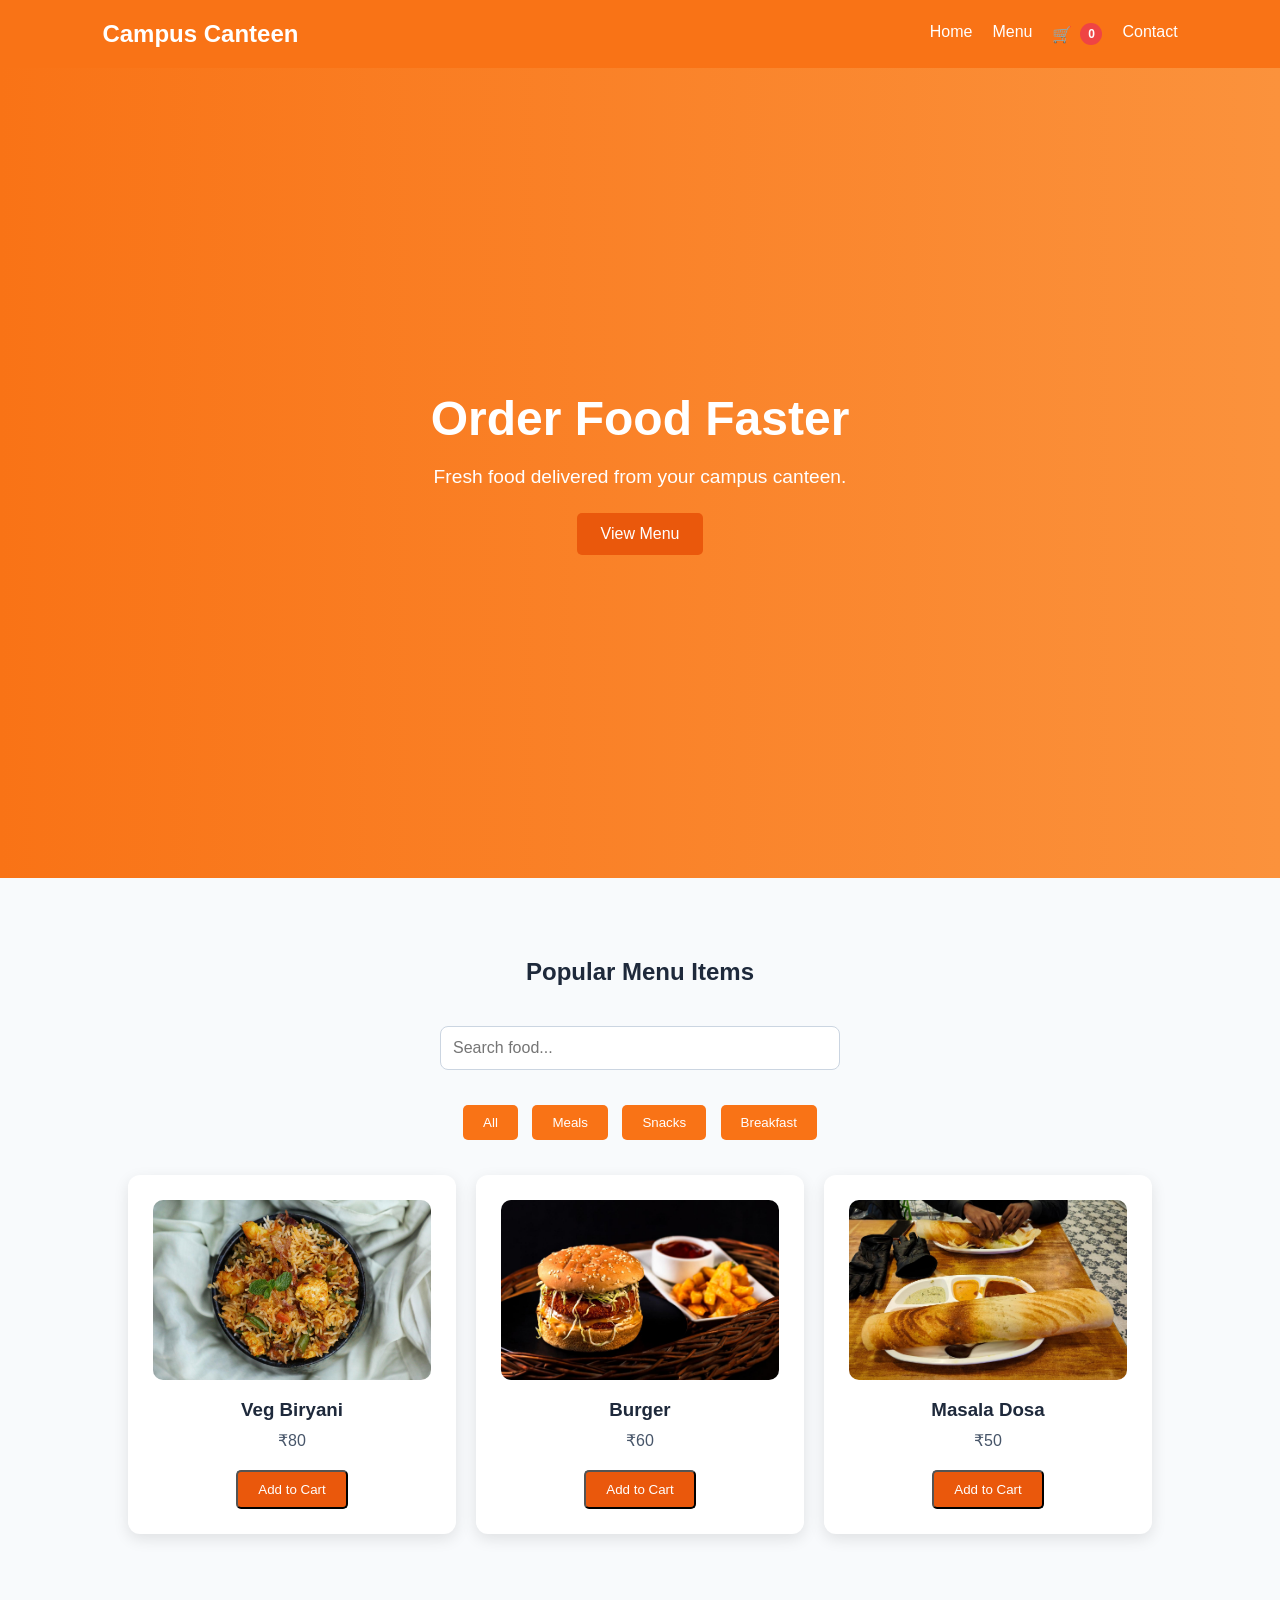
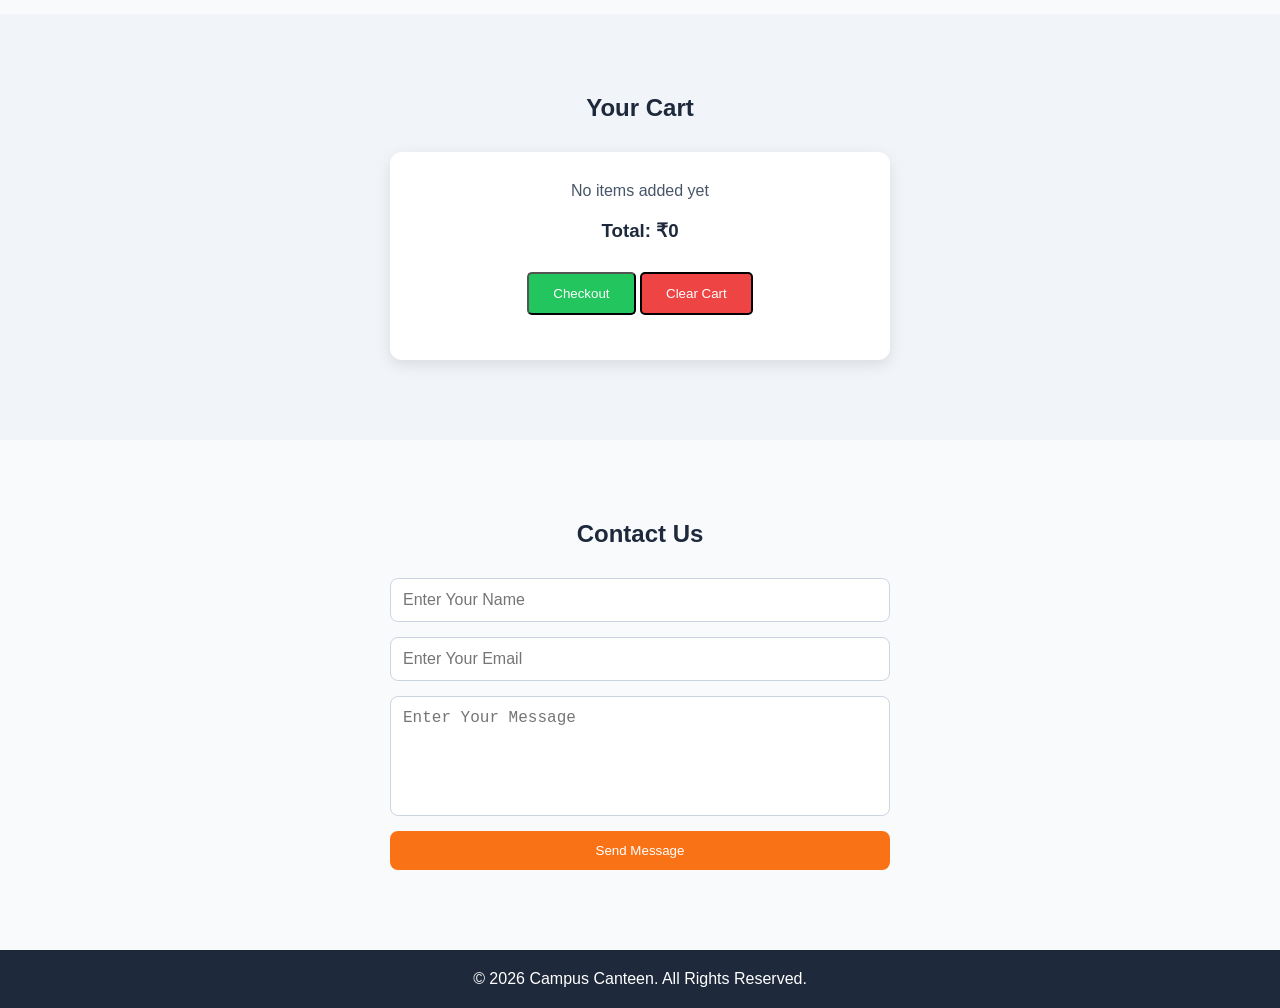
==== index.html @ af40d9ca "first commit" ====
<!DOCTYPE html>
<html lang="en">
<head>
    <meta charset="UTF-8">
    <meta name="viewport" content="width=device-width, initial-scale=1.0">
    <title>Campus Canteen</title>
    <link rel="stylesheet" href="style.css">
</head>
<body>
    <header>
        <nav class="navbar">
            <h2 class="logo">Campus Canteen</h2>
            <ul class="nav-links">
                <li><a href="#">Home</a></li>
                <li><a href="#">Menu</a></li>
                <li><a href="#" class="cart-link">🛒<span id="cart-count" class="cart-badge">0</span></a></li>
                <li><a href="#">Contact</a></li>
            </ul>
        </nav>
    </header>
    <section class="hero">
    <div class="hero-content">
        <h1>Order Food Faster</h1>
        <p>
            Fresh food delivered from your campus canteen.
        </p>
        <a href="#" class="btn">
            View Menu
        </a>
    </div>
</section>
<section class="menu">
    <h2>Popular Menu Items</h2>
    <input
    type="text"
    id="search-box"
    placeholder="Search food..."
    onkeyup="searchFood()">
    <div class="filter-buttons">

    <button onclick="filterFood('all')">
        All
    </button>

    <button onclick="filterFood('meals')">
        Meals
    </button>

    <button onclick="filterFood('snacks')">
        Snacks
    </button>

    <button onclick="filterFood('breakfast')">
        Breakfast
    </button>

</div>
    <div class="menu-container">
        <div data-category="meals" class="food-card">
            <img src="images/biryani.jpeg" alt="veg Biryani">
    <h3>Veg Biryani</h3>
    <p>₹80</p>

    <button onclick="addToCart('Veg Biryani',80)"
            class="order-btn">
        Add to Cart
    </button>
</div>

<div data-category="snacks" class="food-card">
    <img src="images/burger.jpeg" alt="Burger">
    <h3>Burger</h3>
    <p>₹60</p>

    <button onclick="addToCart('Burger',60)"
            class="order-btn">
        Add to Cart
    </button>
</div>

<div data-category="desserts" class="food-card">
    <img src="images/dosa.jpeg" alt="masala Dosa">
    <h3>Masala Dosa</h3>
    <p>₹50</p>

    <button onclick="addToCart('Masala Dosa',50)"
            class="order-btn">
        Add to Cart
    </button>
</div>
    </div>
</section>
<section class="cart-preview">
    <h2>Your Cart</h2>
    <div class="cart-box">
        <div id="cart-items">
            <p id="empty-cart">No items added yet</p>
        </div>
        <h3 id="total">
            Total: ₹0
        </h3>
        <button class="checkout-btn" onclick="checkout()">
            Checkout
        </button>
        <button class="clear-cart-btn" onclick="clearCart()">
    Clear Cart
</button>
        <p id="message"></p>
    </div>
</section>

<section class="contact">
    <h2>Contact Us</h2>
    <form>
        <input type="text" placeholder="Enter Your Name">
        <input type="email" placeholder="Enter Your Email">
        <textarea placeholder="Enter Your Message"></textarea>
        <button type="submit" class="submit-btn">
            Send Message
        </button>
    </form>
</section>
<footer>
    <p>© 2026 Campus Canteen. All Rights Reserved.</p>
</footer>
<script src="script.js"></script>
</body>
</html>
---- style.css ----
*{
    margin:0;
    padding:0;
    box-sizing:border-box;
}

body{
    font-family:Arial, sans-serif;
    background-color:#f8fafc;
}
header{
    background-color:#f97316;
    color:white;
}

.navbar{
    display:flex;
    justify-content:space-between;
    align-items:center;
    padding:20px 8%;
}

.nav-links{
    display:flex;
    list-style:none;
    gap:20px;
}

.nav-links a{
    color:white;
    text-decoration:none;
}
.hero{
    height:90vh;
    display:flex;
    justify-content:center;
    align-items:center;
    text-align:center;
    background:linear-gradient(to right,#f97316,#fb923c);
    color:white;
}

.hero-content h1{
    font-size:3rem;
    margin-bottom:20px;
}

.hero-content p{
    margin-bottom:25px;
    font-size:1.2rem;
}

.btn{
    display:inline-block;
    text-decoration:none;
    background-color: #ea580c;
    color:white;
    padding:12px 24px;
    border-radius:5px;
}
.menu{
    padding:80px 10%;
    text-align:center;
}

.menu h2{
    color:#1e293b;
    margin-bottom:40px;
}

.menu-container{
    display:grid;
    grid-template-columns:repeat(auto-fit,minmax(250px,1fr));
    gap:20px;
}

.food-card{
    background-color:white;
    padding:25px;
    border-radius:12px;
    box-shadow:0 5px 15px rgba(0,0,0,0.1);
    transition:0.3s;
    overflow:hidden;
}
.food-card:hover{
    transform:translateY(-10px);
}

.food-card h3{
    color:#1e293b;
    margin-bottom:10px;
}

.food-card p{
    color:#475569;
    margin-bottom:20px;
}

.order-btn{
    display:inline-block;
    text-decoration:none;
    background-color:#ea580c;
    color:white;
    padding:10px 20px;
    border-radius:5px;
}
.cart-preview{
    padding:80px 10%;
    text-align:center;
    background-color:#f1f5f9;
}

.cart-preview h2{
    color:#1e293b;
    margin-bottom:30px;
}

.cart-box{
    max-width:500px;
    margin:auto;
    background-color:white;
    padding:30px;
    border-radius:12px;
    box-shadow:0 5px 15px rgba(0,0,0,0.1);
}

.cart-box p{
    margin-bottom:15px;
    color:#475569;
}

.cart-box h3{
    margin:20px 0;
    color:#1e293b;
}

.checkout-btn{
    display:inline-block;
    text-decoration:none;
    background-color:#22c55e;
    color:white;
    padding:12px 24px;
    border-radius:5px;
    transition:0.3s;
}

.checkout-btn:hover{
    background-color:#16a34a;
}
.contact{
    padding:80px 10%;
    text-align:center;
}

.contact h2{
    color:#1e293b;
    margin-bottom:30px;
}
form{
    max-width:500px;
    margin:auto;

    display:flex;
    flex-direction:column;
    gap:15px;
}
input,
textarea{
    padding:12px;
    border:1px solid #cbd5e1;
    border-radius:8px;
    font-size:1rem;
}
textarea{
    min-height:120px;
    resize:none;
}
.submit-btn{
    background-color:#f97316;
    color:white;
    border:none;
    padding:12px;
    border-radius:8px;
    cursor:pointer;
    transition:0.3s;
}
.submit-btn:hover{
    background-color:#ea580c;
}
footer{
    background-color:#1e293b;
    color:white;
    text-align:center;
    padding:20px;
}
.cart-link{
    display:flex;
    align-items:center;
    gap:8px;
}

.cart-badge{
    background-color:#ef4444;
    color:white;
    width:22px;
    height:22px;
    border-radius:50%;
    display:flex;
    justify-content:center;
    align-items:center;
    font-size:12px;
    font-weight:bold;
    transition: 0.2s;
}
#message{
    margin-top:15px;
    font-weight:bold;
}
.remove-btn{
    margin-left:10px;
    border:none;
    background:none;
    cursor:pointer;
    font-size:1rem;
}
.clear-cart-btn{
    margin-top:10px;
    padding:12px 24px;
    border:2px solid black;
    border-radius:5px;
    background-color:#ef4444;
    color:white;
    cursor:pointer;
    transition:0.3s;
}

.clear-cart-btn:hover{
    background-color:#dc2626;
}
#search-box{
    width:100%;
    max-width:400px;
    padding:12px;
    margin-bottom:30px;
    border:1px solid #cbd5e1;
    border-radius:8px;
    font-size:1rem;
}
.filter-buttons{
    margin-bottom:30px;
}

.filter-buttons button{
    padding:10px 20px;
    margin:5px;
    border:none;
    border-radius:5px;
    cursor:pointer;
    background-color:#f97316;
    color:white;
}
.food-card img{
    width:100%;
    height:180px;
    object-fit:cover;
    border-radius:10px;
    margin-bottom:15px;
}
.food-card img{
    transition:0.3s;
}

.food-card:hover img{
    transform:scale(1.05);
}
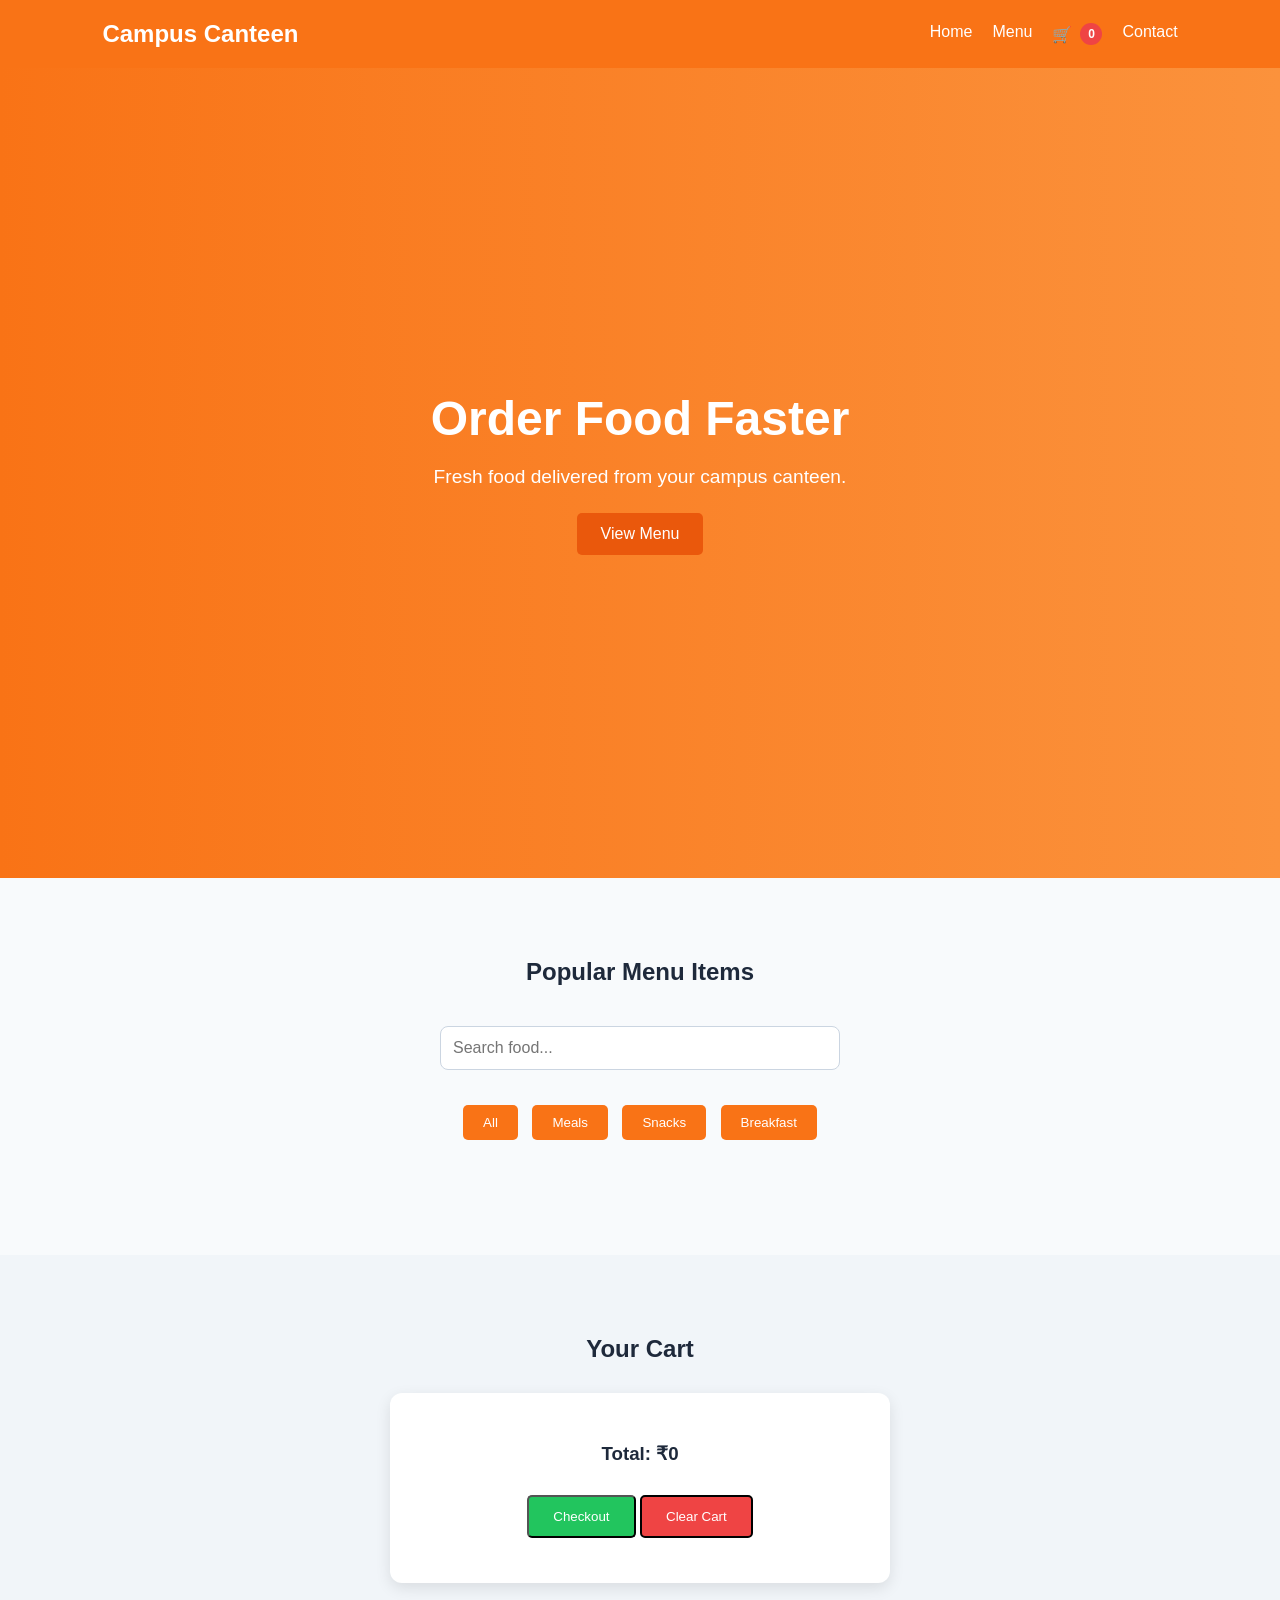
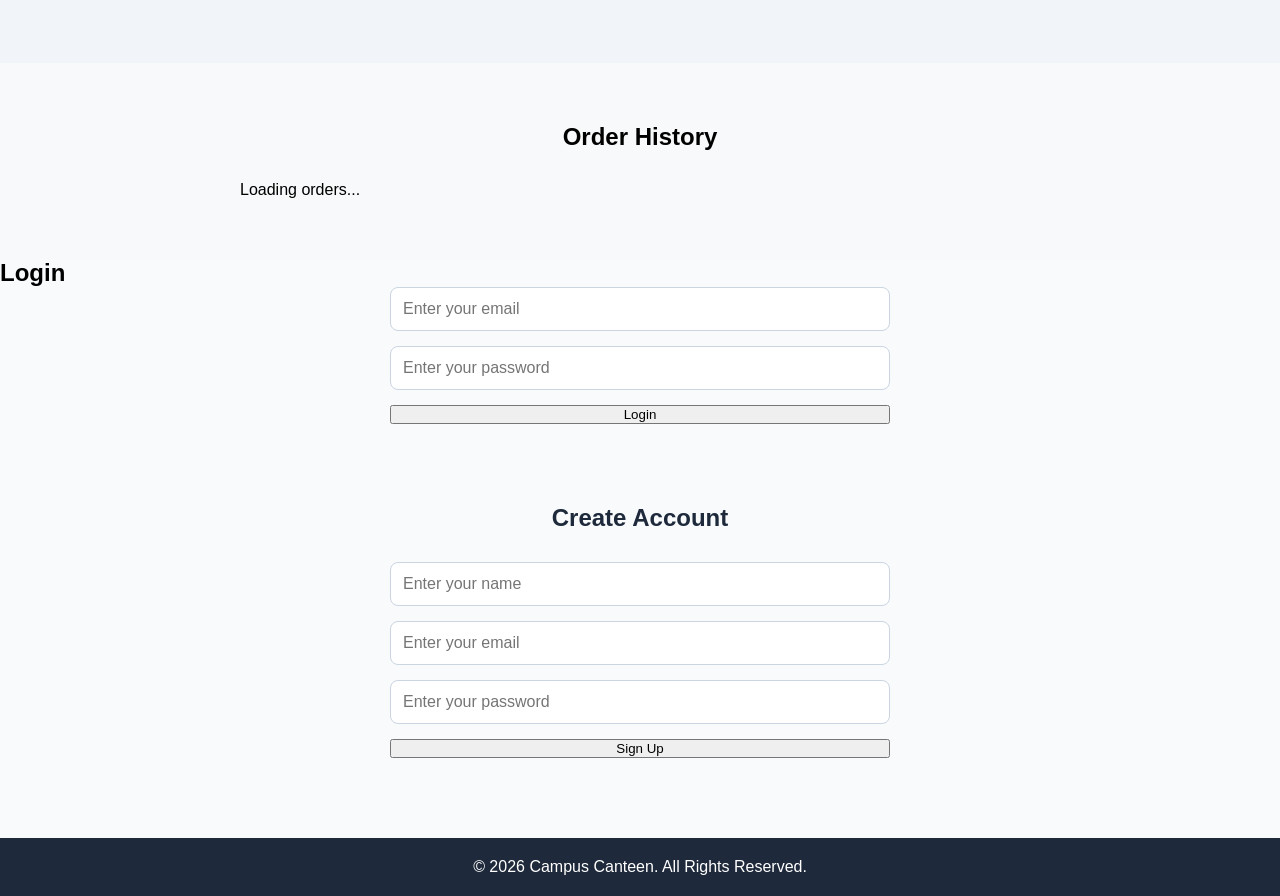
==== commit a9714281: "Added backend, authentication and admin features" ====
--- a/index.html
+++ b/index.html
@@ -55,40 +55,9 @@
     </button>
 
 </div>
-    <div class="menu-container">
-        <div data-category="meals" class="food-card">
-            <img src="images/biryani.jpeg" alt="veg Biryani">
-    <h3>Veg Biryani</h3>
-    <p>₹80</p>
-
-    <button onclick="addToCart('Veg Biryani',80)"
-            class="order-btn">
-        Add to Cart
-    </button>
+    <div class="menu-container" id = "menu-container">
+        
 </div>
-
-<div data-category="snacks" class="food-card">
-    <img src="images/burger.jpeg" alt="Burger">
-    <h3>Burger</h3>
-    <p>₹60</p>
-
-    <button onclick="addToCart('Burger',60)"
-            class="order-btn">
-        Add to Cart
-    </button>
-</div>
-
-<div data-category="desserts" class="food-card">
-    <img src="images/dosa.jpeg" alt="masala Dosa">
-    <h3>Masala Dosa</h3>
-    <p>₹50</p>
-
-    <button onclick="addToCart('Masala Dosa',50)"
-            class="order-btn">
-        Add to Cart
-    </button>
-</div>
-    </div>
 </section>
 <section class="cart-preview">
     <h2>Your Cart</h2>
@@ -108,21 +77,83 @@
         <p id="message"></p>
     </div>
 </section>
+<section class="order-history">
+
+    <h2>Order History</h2>
+
+    <div id="orders-container">
+        <p>Loading orders...</p>
+    </div>
+
+</section>
+<section class="login-section">
+
+    <h2>Login</h2>
+
+    <form id="login-form">
+
+        <input
+            type="email"
+            id="login-email"
+            placeholder="Enter your email"
+            required
+        >
+
+        <input
+            type="password"
+            id="login-password"
+            placeholder="Enter your password"
+            required
+        >
+
+        <button type="submit">
+            Login
+        </button>
+
+    </form>
+
+    <p id="login-message"></p>
+
+</section>
 
 <section class="contact">
-    <h2>Contact Us</h2>
-    <form>
-        <input type="text" placeholder="Enter Your Name">
-        <input type="email" placeholder="Enter Your Email">
-        <textarea placeholder="Enter Your Message"></textarea>
-        <button type="submit" class="submit-btn">
-            Send Message
-        </button>
-    </form>
+    <h2>Create Account</h2>
+    <form id="signup-form">
+
+    <input
+        type="text"
+        id="signup-name"
+        placeholder="Enter your name"
+        required
+    >
+
+    <input
+        type="email"
+        id="signup-email"
+        placeholder="Enter your email"
+        required
+    >
+
+    <input
+        type="password"
+        id="signup-password"
+        placeholder="Enter your password"
+        required
+    >
+
+    <button type="submit">
+        Sign Up
+    </button>
+
+</form>
+
+<p id="signup-message"></p>
 </section>
 <footer>
     <p>© 2026 Campus Canteen. All Rights Reserved.</p>
 </footer>
 <script src="script.js"></script>
+<script src="signup.js"></script>
+<script src="login.js"></script>
 </body>
 </html>
--- a/style.css
+++ b/style.css
@@ -216,13 +216,7 @@
     margin-top:15px;
     font-weight:bold;
 }
-.remove-btn{
-    margin-left:10px;
-    border:none;
-    background:none;
-    cursor:pointer;
-    font-size:1rem;
-}
+
 .clear-cart-btn{
     margin-top:10px;
     padding:12px 24px;
@@ -272,4 +266,130 @@
 
 .food-card:hover img{
     transform:scale(1.05);
+}
+.quantity-controls {
+    display: flex;
+    align-items: center;
+    gap: 8px;
+}
+
+.quantity-controls button {
+    width: 28px;
+    height: 28px;
+    cursor: pointer;
+}
+
+.quantity-controls span {
+    min-width: 20px;
+    text-align: center;
+}
+.quantity-controls {
+    display: flex;
+    align-items: center;
+    gap: 12px;
+    margin: 10px 0;
+}
+
+.quantity-btn {
+    width: 32px;
+    height: 32px;
+    border: none;
+    border-radius: 6px;
+    background: #f1f1f1;
+    font-size: 20px;
+    font-weight: bold;
+    cursor: pointer;
+    transition: 0.2s;
+}
+
+.quantity-btn:hover {
+    background: #ddd;
+}
+
+.quantity {
+    min-width: 25px;
+    text-align: center;
+    font-size: 16px;
+    font-weight: bold;
+}
+
+.remove-btn {
+    padding: 8px 16px;
+    border: none;
+    border-radius: 6px;
+    background: #e74c3c;
+    color: white;
+    font-size: 14px;
+    font-weight: 600;
+    cursor: pointer;
+    transition: 0.2s;
+}
+
+.remove-btn:hover {
+    background: #c0392b;
+}
+.order-history {
+    padding: 60px 8%;
+    background: #f8f9fa;
+}
+
+.order-history h2 {
+    text-align: center;
+    margin-bottom: 30px;
+}
+
+#orders-container {
+    max-width: 800px;
+    margin: auto;
+}
+
+.order-card {
+    background: white;
+    padding: 25px;
+    margin-bottom: 20px;
+    border-radius: 12px;
+    box-shadow: 0 4px 12px rgba(0, 0, 0, 0.08);
+}
+
+.order-card h3 {
+    margin-bottom: 15px;
+}
+
+.order-card p {
+    margin: 8px 0;
+}
+
+.order-card h4 {
+    margin-top: 20px;
+}
+.admin-section {
+    padding: 60px 8%;
+    background: #f8f9fa;
+    min-height: 70vh;
+}
+
+.admin-section h2 {
+    text-align: center;
+    margin-bottom: 30px;
+}
+
+#admin-orders {
+    max-width: 800px;
+    margin: auto;
+}
+
+.admin-order-card {
+    background: white;
+    padding: 25px;
+    margin-bottom: 20px;
+    border-radius: 12px;
+    box-shadow: 0 4px 12px rgba(0, 0, 0, 0.08);
+}
+
+.admin-order-card select {
+    padding: 10px;
+    margin-top: 10px;
+    border-radius: 6px;
+    border: 1px solid #ccc;
+    cursor: pointer;
 }
